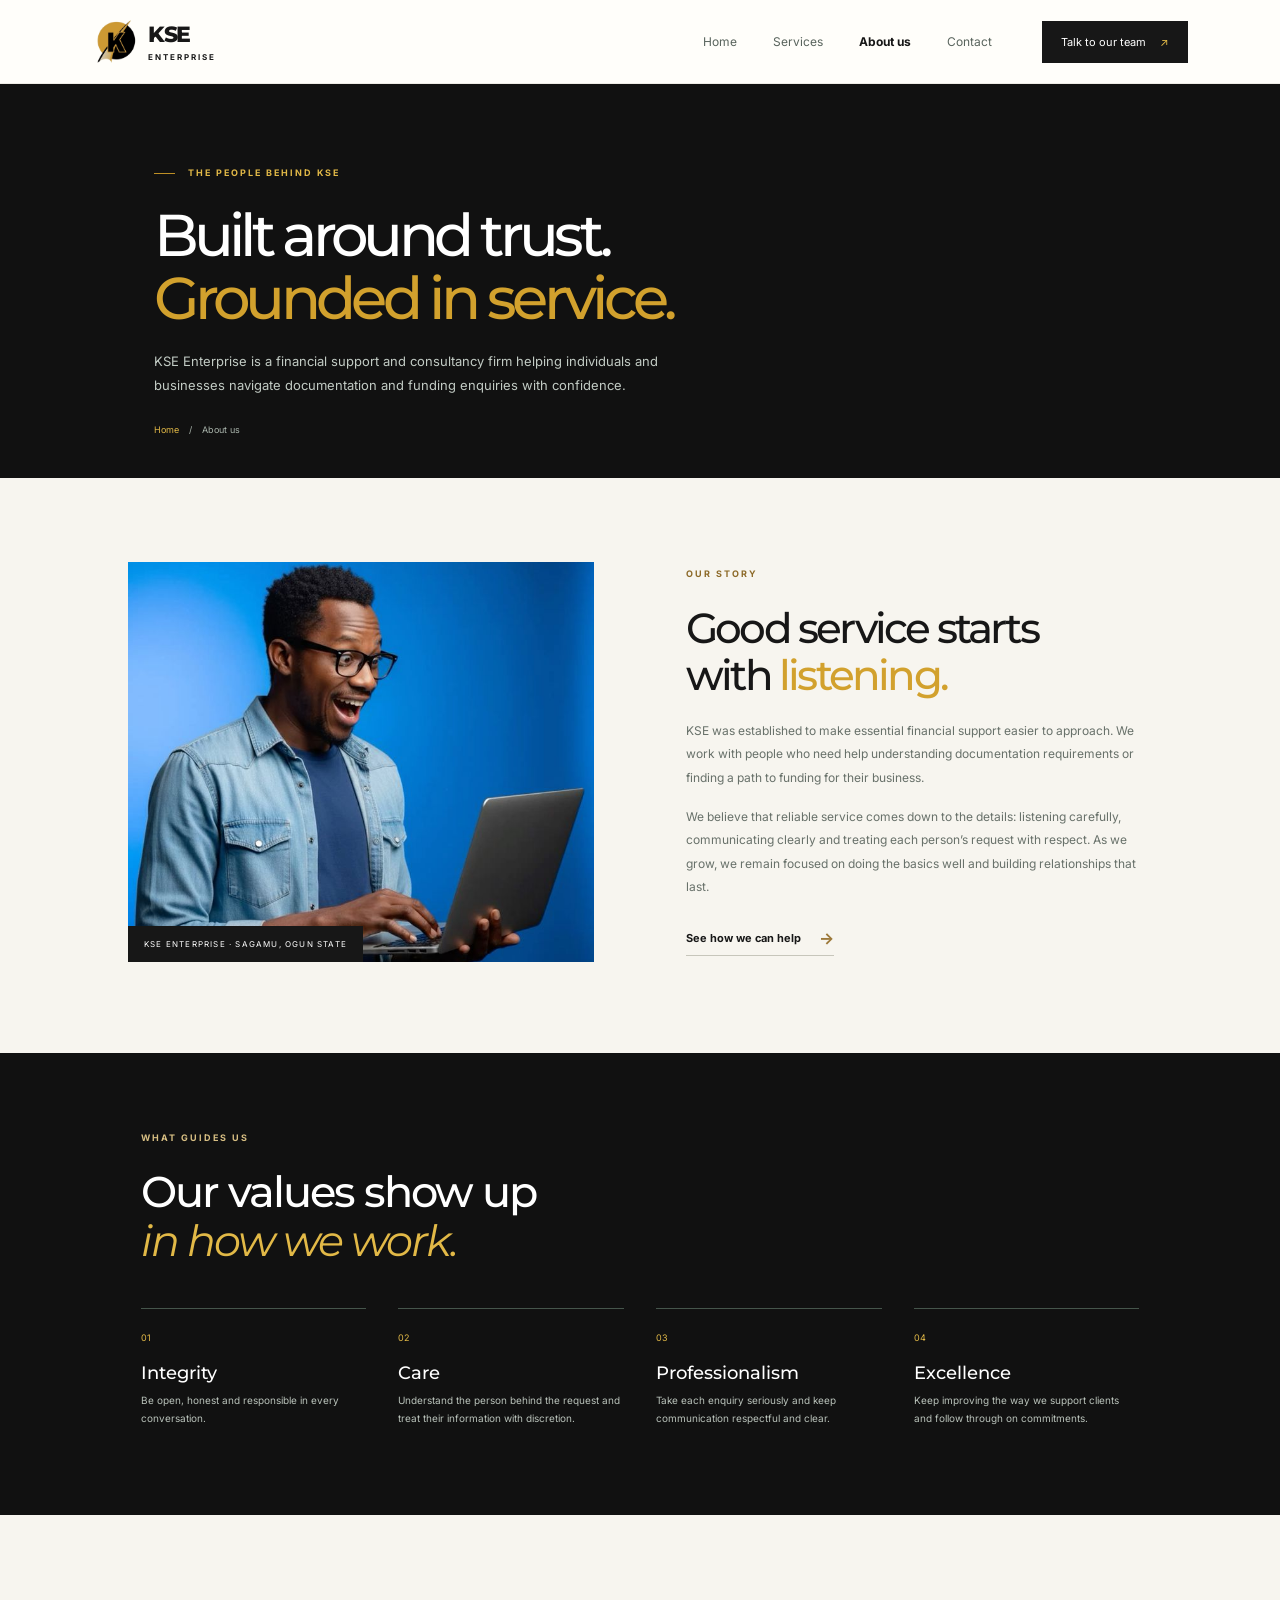
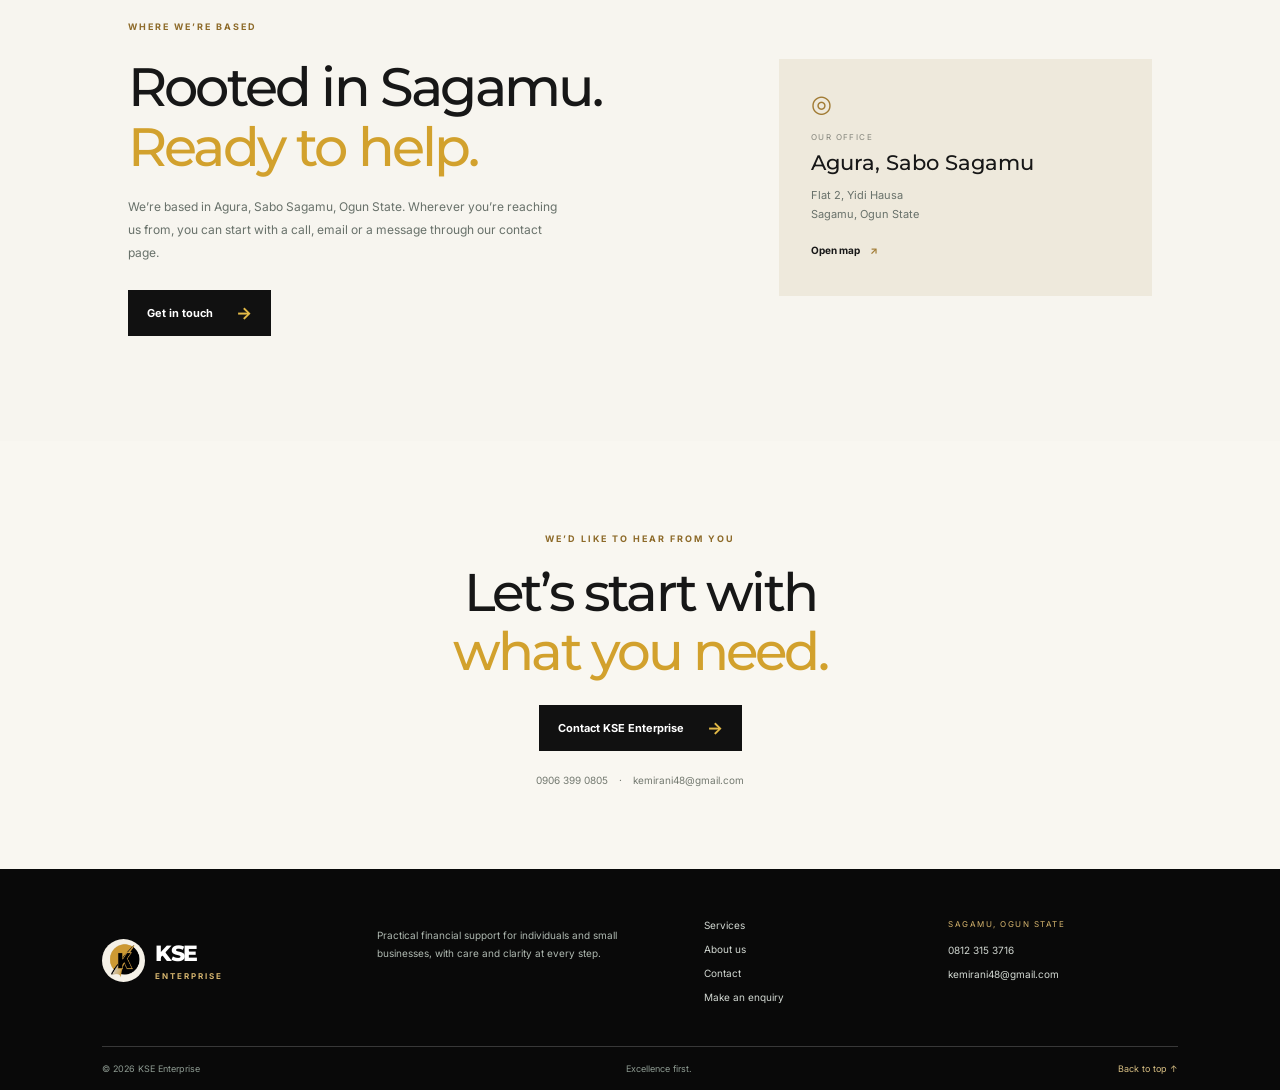
==== about.html @ 5ea1e0ed "first commit" ====
<!doctype html>
<html lang="en"><head><meta charset="utf-8"><meta name="viewport" content="width=device-width, initial-scale=1"><meta name="description" content="Learn about KSE Enterprise, a financial support and consultancy firm based in Sagamu, Ogun State."><title>About KSE Enterprise | Practical support, personal service</title><link rel="preconnect" href="https://fonts.googleapis.com"><link rel="preconnect" href="https://fonts.gstatic.com" crossorigin><link href="https://fonts.googleapis.com/css2?family=Inter:wght@400;500;600;700&family=Montserrat:wght@400;500;600;700;800&display=swap" rel="stylesheet"><link rel="stylesheet" href="site.css"><script src="site.js" defer></script></head>
<body><header class="site-header" id="top"><a class="brand" href="index.html" aria-label="KSE Enterprise home"><img src="image/logo.png" alt=""><span><strong>KSE</strong><small>ENTERPRISE</small></span></a><button class="menu-toggle" type="button" aria-expanded="false" aria-controls="primary-nav" aria-label="Open menu"><span></span><span></span></button><nav class="primary-nav" id="primary-nav" aria-label="Main navigation"><a href="index.html">Home</a><a href="services.html">Services</a><a class="active" href="about.html">About us</a><a href="contact.html">Contact</a><a class="nav-cta" href="contact.html#enquiry">Talk to our team <span>↗</span></a></nav></header>
<main><section class="page-hero about-hero"><p class="eyebrow"><span></span> THE PEOPLE BEHIND KSE</p><h1>Built around trust.<br><em>Grounded in service.</em></h1><p>KSE Enterprise is a financial support and consultancy firm helping individuals and businesses navigate documentation and funding enquiries with confidence.</p><div class="breadcrumbs"><a href="index.html">Home</a><span>/</span> About us</div></section>
<section class="about-story section"><div class="story-image"><img src="image/man.jpeg" alt="A professional reviewing work in a bright office"><span class="image-caption">KSE ENTERPRISE · SAGAMU, OGUN STATE</span></div><div class="story-copy"><p class="eyebrow">OUR STORY</p><h2>Good service starts<br>with <em>listening.</em></h2><p>KSE was established to make essential financial support easier to approach. We work with people who need help understanding documentation requirements or finding a path to funding for their business.</p><p>We believe that reliable service comes down to the details: listening carefully, communicating clearly and treating each person’s request with respect. As we grow, we remain focused on doing the basics well and building relationships that last.</p><a class="text-link" href="services.html">See how we can help <span>→</span></a></div></section>
<section class="values-section"><div class="values-heading"><p class="eyebrow eyebrow-light">WHAT GUIDES US</p><h2>Our values show up<br><em>in how we work.</em></h2></div><div class="values-grid"><article><span>01</span><h3>Integrity</h3><p>Be open, honest and responsible in every conversation.</p></article><article><span>02</span><h3>Care</h3><p>Understand the person behind the request and treat their information with discretion.</p></article><article><span>03</span><h3>Professionalism</h3><p>Take each enquiry seriously and keep communication respectful and clear.</p></article><article><span>04</span><h3>Excellence</h3><p>Keep improving the way we support clients and follow through on commitments.</p></article></div></section>
<section class="location-section section"><div><p class="eyebrow">WHERE WE’RE BASED</p><h2>Rooted in Sagamu.<br><em>Ready to help.</em></h2><p>We’re based in Agura, Sabo Sagamu, Ogun State. Wherever you’re reaching us from, you can start with a call, email or a message through our contact page.</p><a class="button button-dark" href="contact.html">Get in touch <span>→</span></a></div><div class="location-card"><div class="location-pin">◎</div><span>OUR OFFICE</span><h3>Agura, Sabo Sagamu</h3><p>Flat 2, Yidi Hausa<br>Sagamu, Ogun State</p><a href="https://maps.google.com/?q=Agura+Sabo+Sagamu+Ogun+State" target="_blank" rel="noreferrer">Open map <span>↗</span></a></div></section>
<section class="closing-cta"><p class="eyebrow">WE’D LIKE TO HEAR FROM YOU</p><h2>Let’s start with<br><em>what you need.</em></h2><a class="button button-dark" href="contact.html#enquiry">Contact KSE Enterprise <span>→</span></a><p class="cta-contact"><a href="tel:+2349063990805">0906 399 0805</a><span>·</span><a href="mailto:kemirani48@gmail.com">kemirani48@gmail.com</a></p></section></main>
<footer class="site-footer"><div class="footer-main"><a class="brand brand-footer" href="index.html"><img src="image/logo.png" alt=""><span><strong>KSE</strong><small>ENTERPRISE</small></span></a><p>Practical financial support for individuals and small businesses, with care and clarity at every step.</p><div class="footer-nav"><a href="services.html">Services</a><a href="about.html">About us</a><a href="contact.html">Contact</a><a href="contact.html#enquiry">Make an enquiry</a></div><div class="footer-contact"><span>SAGAMU, OGUN STATE</span><a href="tel:+2348123153716">0812 315 3716</a><a href="mailto:kemirani48@gmail.com">kemirani48@gmail.com</a></div></div><div class="footer-bottom"><span>© <span data-year>2026</span> KSE Enterprise</span><span>Excellence first.</span><a href="#top" class="back-top">Back to top ↑</a></div></footer></body></html>
---- site.css ----
:root{--ink:#171717;--forest:#171717;--deep:#0b0b0b;--gold:#bd8f25;--gold-light:#e2b947;--paper:#f7f5ef;--white:#fffefa;--muted:#70766e;--line:#dfded5;--serif:'Montserrat','Inter',Arial,sans-serif;--sans:'Inter',Arial,sans-serif;--display:'Montserrat','Inter',Arial,sans-serif}*{box-sizing:border-box}html{scroll-behavior:smooth;scroll-padding-top:90px}body{margin:0;background:var(--paper);color:var(--ink);font-family:var(--sans);font-size:15px;-webkit-font-smoothing:antialiased}a{color:inherit;text-decoration:none}button,input,select,textarea{font:inherit}button,a{-webkit-tap-highlight-color:transparent}img{max-width:100%;display:block}.site-header{height:84px;padding:0 7.2%;display:flex;align-items:center;justify-content:space-between;background:var(--white);position:relative;z-index:5;border-bottom:1px solid #eeece5}.brand{display:inline-flex;align-items:center;gap:10px;min-width:155px}.brand img{width:46px;height:46px;object-fit:contain}.brand span{display:grid;line-height:1}.brand strong{font:800 22px var(--display);letter-spacing:-1.5px}.brand small{font:700 8px var(--sans);letter-spacing:2px;margin-top:4px}.primary-nav{display:flex;align-items:center;gap:36px}.primary-nav>a{font-size:12px;color:#59645d;transition:color .2s}.primary-nav>a:hover,.primary-nav>a.active{color:var(--ink)}.primary-nav>a.active{font-weight:700}.primary-nav .nav-cta{margin-left:14px;background:var(--forest);color:white;padding:14px 19px;font-size:11px}.nav-cta span{color:var(--gold-light);margin-left:11px}.menu-toggle{display:none}.hero{display:grid;grid-template-columns:1.05fr .95fr;min-height:620px;background:var(--paper)}.hero-copy{padding:96px 7.2% 64px 14%;display:flex;flex-direction:column;align-items:flex-start;justify-content:center}.eyebrow{font-size:9px;line-height:1.5;font-weight:700;letter-spacing:2px;color:#8d6a29;margin:0 0 24px}.eyebrow>span:first-child{display:inline-block;width:21px;height:1px;background:var(--gold);vertical-align:middle;margin-right:9px}.hero h1,.page-hero h1{font:500 clamp(48px,5vw,72px)/1.07 var(--display);letter-spacing:-4.7px;margin:0;max-width:620px}.hero h1 em,.page-hero h1 em,.section h2 em,.approach-copy h2 em,.faq-band h2 em,.closing-cta h2 em{font-family:var(--serif);font-weight:400;letter-spacing:-2px;color:#9c7839}.hero-intro{max-width:465px;margin:23px 0 30px;color:#626c64;font-size:15px;line-height:1.85}.hero-actions{display:flex;align-items:center;gap:27px;flex-wrap:wrap}.button{display:inline-flex;align-items:center;justify-content:center;gap:23px;border:0;padding:16px 19px;font-size:11px;font-weight:700;transition:transform .2s,background .2s;cursor:pointer}.button:hover{transform:translateY(-2px)}.button-gold{background:var(--gold);color:#fff}.button-gold:hover{background:#a78032}.button-dark{background:var(--forest);color:#fff}.button-dark:hover{background:#27483b}.button span{font-size:17px;line-height:10px;color:var(--gold-light)}.text-link{display:inline-flex;align-items:center;gap:18px;font-size:11px;font-weight:700;border-bottom:1px solid #c7c6bb;padding:7px 0}.text-link span{font-size:16px;color:#9c7839}.text-link:hover{color:#9c7839}.hero-note{display:flex;align-items:center;gap:13px;margin-top:62px;color:#7c837c;font-size:10px;line-height:1.65}.hero-note strong{color:var(--ink);font-size:11px;font-weight:600}.note-mark{font-size:26px;line-height:1;color:var(--gold)}.hero-visual{position:relative;min-height:620px;background:#b2aa92 url('image/work.jpeg') center 41%/cover no-repeat;overflow:hidden}.photo-wash{position:absolute;inset:0;background:linear-gradient(180deg,rgba(17,35,28,.02) 52%,rgba(17,35,28,.48) 100%)}.hero-stamp{position:absolute;right:11%;top:11%;width:119px;height:119px;border-radius:50%;background:var(--gold);color:white;display:grid;place-content:center;text-align:center;font-size:8px;font-weight:700;letter-spacing:1.2px;line-height:1.7;transform:rotate(9deg)}.hero-stamp b{font-size:17px;font-weight:400}.hero-caption{position:absolute;bottom:27px;left:8%;right:8%;color:white;display:flex;justify-content:space-between;font-size:9px;letter-spacing:.7px}.hero-caption span:first-child{color:#e3ce9a}.intro-strip{background:#eeeae0;padding:27px 9%;display:flex;justify-content:space-between;gap:20px;align-items:center}.intro-strip>p{margin:0;font-size:8px;letter-spacing:1.8px;color:#79776b;font-weight:700}.intro-strip>div{display:flex;align-items:center;gap:22px;flex-wrap:wrap;color:#666d65;font:italic 16px var(--serif)}.intro-strip i{font-style:normal;font-size:11px;color:var(--gold)}.section{padding:105px 10%}.section-heading{display:flex;justify-content:space-between;align-items:flex-end;gap:40px;margin-bottom:47px}.section-heading h2,.section h2,.about-story h2,.location-section h2{font:500 clamp(37px,4.2vw,55px)/1.12 var(--display);letter-spacing:-2.8px;margin:0}.section-heading h2 em,.section h2 em,.about-story h2 em,.location-section h2 em{color:#9c7839;font-family:var(--serif);font-weight:400;letter-spacing:-2px}.section-summary{max-width:350px;color:#70766e;font-size:13px;line-height:1.8;margin:0 3% 4px 0}.service-grid{display:grid;grid-template-columns:repeat(3,1fr);border:1px solid var(--line)}.service-card{padding:27px 27px 25px;min-height:300px;background:var(--white);border-right:1px solid var(--line);display:flex;flex-direction:column;transition:background .2s}.service-card:last-child{border-right:0}.service-card:hover{background:#f0ede4}.service-card.featured{background:var(--forest);color:white}.service-card.featured:hover{background:#254238}.card-index{font-size:9px;color:#92958a;letter-spacing:1px}.featured .card-index{color:#cfb879}.line-icon{align-self:flex-end;font:30px var(--serif);color:var(--gold);margin-top:-12px}.service-card h3{font:500 23px/1.2 var(--display);letter-spacing:-.7px;margin:29px 0 12px}.service-card p{font-size:11px;line-height:1.8;color:#737a72;max-width:240px;margin:0 0 22px}.featured p{color:#c4cbc4}.card-link{font-size:9px;font-weight:700;margin-top:auto}.card-link b{font-size:16px;color:var(--gold-light);margin-left:8px}.center-link{text-align:center;margin-top:33px}.approach-band{background:var(--deep);color:white;display:grid;grid-template-columns:1fr 1fr;min-height:520px}.approach-image{background:url('image/office.jpeg') center/cover no-repeat;min-height:520px}.approach-copy{padding:83px 12%;display:flex;align-items:flex-start;flex-direction:column;justify-content:center}.eyebrow-light{color:#d8bf83}.approach-copy h2,.faq-band h2,.closing-cta h2{font:500 clamp(39px,4.4vw,56px)/1.1 var(--display);letter-spacing:-2.8px;margin:0}.approach-copy h2 em,.faq-band h2 em{color:var(--gold-light)}.approach-copy>p:not(.eyebrow){max-width:370px;color:#c2cbc4;font-size:12px;line-height:1.9;margin:21px 0 25px}.button-outline{border:1px solid #617169;color:white}.button-outline:hover{background:#243a30}.approach-signature{margin-top:49px;font:italic 20px var(--serif);color:#e1cf9c}.approach-signature span{font:10px var(--sans);color:#aab5ac;margin-left:8px}.process-section{padding-top:100px;padding-bottom:105px}.steps{display:grid;grid-template-columns:repeat(3,1fr);border-top:1px solid var(--line)}.steps article{padding:22px 25px 0 0;margin-right:27px;position:relative}.steps article:before{content:'';position:absolute;top:-3px;left:0;width:5px;height:5px;border-radius:50%;background:var(--gold)}.steps article>span{font-size:9px;color:#a17b34}.steps h3{font:600 16px/1.45 var(--display);margin:19px 0 8px;max-width:210px}.steps p{font-size:11px;color:#747970;line-height:1.8;max-width:245px;margin:0}.faq-band{background:#eae7dd;padding:85px 12%;display:grid;grid-template-columns:.8fr 1.2fr;gap:10%}.faq-band .text-link{margin-top:37px}.text-link-light{color:#fff;border-color:#637168}.text-link-light span{color:var(--gold-light)}.faq-list details{border-bottom:1px solid #cac9be}.faq-list details:first-child{border-top:1px solid #cac9be}.faq-list summary{cursor:pointer;list-style:none;padding:20px 30px 20px 0;font:600 13px var(--display);position:relative}.faq-list summary::-webkit-details-marker{display:none}.faq-list summary span:before,.faq-list summary span:after{content:'';width:11px;height:1px;background:var(--gold);position:absolute;right:4px;top:27px}.faq-list summary span:after{transform:rotate(90deg);transition:transform .2s}.faq-list details[open] summary span:after{transform:rotate(0)}.faq-list details p{margin:0 0 20px;color:#68716a;font-size:11px;line-height:1.8;max-width:550px}.closing-cta{text-align:center;padding:91px 20px 83px;background:#f9f7f1}.closing-cta .eyebrow{margin-bottom:18px}.closing-cta h2{font-size:53px;margin-bottom:25px}.closing-cta h2 em{color:#9c7839}.cta-contact{display:flex;justify-content:center;gap:11px;font-size:10px;color:#737970;margin:23px 0 0}.site-footer{background:#14251f;color:white;padding:50px 8% 0}.footer-main{display:grid;grid-template-columns:1.15fr 1.4fr 1fr 1.1fr;gap:35px;padding-bottom:43px}.brand-footer img{width:43px;height:43px}.brand-footer strong{color:white}.brand-footer small{color:#d7b66f}.footer-main>p{font-size:10px;line-height:1.8;color:#aeb8b0;max-width:245px;margin:7px 0}.footer-nav,.footer-contact{display:flex;flex-direction:column;align-items:flex-start;gap:12px;font-size:10px;color:#d2d8d2}.footer-nav a:hover,.footer-contact a:hover{color:var(--gold-light)}.footer-contact span{font-size:8px;letter-spacing:1.5px;color:#d7b66f;margin-bottom:3px}.footer-bottom{border-top:1px solid #33453c;padding:16px 0;display:flex;justify-content:space-between;color:#8e9b92;font-size:9px}.back-top{color:#d8bf83}.page-hero{padding:82px 12% 43px;background:#eeeae0;min-height:355px}.page-hero h1{font-size:59px}.page-hero>p:not(.eyebrow){max-width:530px;color:#68716a;font-size:13px;line-height:1.85;margin:19px 0 27px}.breadcrumbs{display:flex;gap:10px;align-items:center;font-size:9px;color:#737970}.breadcrumbs a{color:#9a783b}.service-detail-list{padding-top:54px;padding-bottom:45px}.service-detail{display:grid;grid-template-columns:.65fr 1.3fr .9fr;gap:50px;padding:40px 0 55px;border-bottom:1px solid var(--line);scroll-margin-top:90px}.service-detail:first-child{padding-top:10px}.detail-number{font-size:11px;font-weight:700;color:#a17b34}.detail-number span{display:block;font-size:8px;letter-spacing:1.2px;color:#878b82;margin-top:8px}.service-detail h2{font-size:38px!important;margin:0 0 19px!important}.service-detail>div:nth-child(2)>p{max-width:490px;color:#68716a;font-size:12px;line-height:1.9;margin:0 0 14px}.service-detail .text-link{margin-top:9px}.detail-aside{align-self:center}.detail-aside img{width:100%;height:190px;object-fit:cover}.detail-aside>p{font-size:9px;line-height:1.7;color:#7a8078;margin:11px 0 0}.detail-note{background:#eae7dd;padding:27px;min-height:190px}.detail-note .note-mark{font-size:22px}.detail-note h3{font:500 22px/1.25 var(--display);margin:16px 0 8px}.detail-note>p{font-size:10px;line-height:1.7;color:#68716a}.service-disclaimer{margin:5px 10% 60px;padding:24px 28px;background:#eae7dd;display:flex;align-items:flex-start;gap:17px}.service-disclaimer .note-mark{margin-top:2px}.service-disclaimer p{font-size:10px;line-height:1.8;color:#68716a;margin:0}.service-disclaimer strong{color:var(--ink);font-size:11px}.about-hero{background:var(--deep);color:white;min-height:390px}.about-hero .eyebrow{color:#d8bf83}.about-hero h1 em{color:var(--gold-light)}.about-hero>p:not(.eyebrow){color:#c2cbc4}.about-hero .breadcrumbs{color:#aab5ac}.about-hero .breadcrumbs a{color:var(--gold-light)}.about-story{display:grid;grid-template-columns:1fr 1fr;gap:9%;align-items:center;padding-top:84px;padding-bottom:91px}.story-image{position:relative}.story-image img{width:100%;height:400px;object-fit:cover}.image-caption{position:absolute;bottom:0;left:0;padding:13px 16px;background:var(--forest);color:white;font-size:8px;letter-spacing:1.2px}.story-copy h2{font-size:42px;margin-bottom:20px}.story-copy>p:not(.eyebrow){font-size:12px;line-height:1.95;color:#68716a;margin:0 0 16px}.story-copy .text-link{margin-top:7px}.values-section{background:var(--deep);color:white;padding:78px 11% 88px}.values-heading h2{font:500 43px/1.13 var(--display);letter-spacing:-2px;margin:0 0 42px}.values-heading h2 em{color:var(--gold-light);font-family:var(--serif);font-weight:400}.values-grid{display:grid;grid-template-columns:repeat(4,1fr);gap:32px}.values-grid article{border-top:1px solid #45554b;padding-top:17px}.values-grid article>span{font-size:9px;color:var(--gold-light)}.values-grid h3{font:500 18px var(--display);margin:17px 0 7px}.values-grid p{font-size:10px;line-height:1.8;color:#b9c2ba;margin:0}.location-section{display:grid;grid-template-columns:1fr .75fr;gap:15%;align-items:center}.location-section>div:first-child>p:not(.eyebrow){max-width:430px;font-size:12px;line-height:1.9;color:#68716a;margin:19px 0 25px}.location-card{background:#eae7dd;padding:30px 32px;min-height:237px}.location-pin{font-size:24px;color:#a17b34}.location-card>span{display:block;font-size:8px;letter-spacing:1.4px;color:#85867d;margin:14px 0 8px}.location-card h3{font:500 21px var(--display);margin:0 0 8px}.location-card p{font-size:11px;line-height:1.7;color:#68716a}.location-card>a{display:inline-block;font-size:10px;font-weight:700;margin-top:9px}.location-card>a span{color:#a17b34;margin-left:8px}.contact-hero{min-height:346px}.contact-layout{display:grid;grid-template-columns:.78fr 1.22fr;gap:9%;padding-top:65px;padding-bottom:88px;align-items:start}.contact-details h2{font:500 42px/1.12 var(--display);letter-spacing:-2.6px;margin:0 0 17px}.contact-details h2 em{font:400 42px var(--serif);color:#9c7839}.contact-details>p:not(.eyebrow):not(.response-note){font-size:11px;line-height:1.9;color:#68716a;margin:0 0 29px;max-width:340px}.contact-item{border-top:1px solid var(--line);padding:16px 0;display:flex;flex-direction:column;align-items:flex-start;gap:6px}.contact-item>span{font-size:8px;letter-spacing:1.5px;color:#9b7735;margin-bottom:2px}.contact-item>a,.contact-item>p{font-size:11px;margin:0;line-height:1.7}.contact-item .map-link{color:#9b7735;font-size:9px;font-weight:700;margin-top:4px}.response-note{display:flex;align-items:center;gap:10px;font-size:10px;color:#737970;line-height:1.7;margin-top:20px}.response-note .note-mark{font-size:20px}.enquiry-card{background:var(--white);border:1px solid #e5e2d9;padding:35px 38px;scroll-margin-top:105px;box-shadow:0 12px 30px rgba(26,40,31,.04)}.enquiry-card .eyebrow{margin-bottom:13px}.enquiry-card h2{font:500 27px/1.25 var(--display);letter-spacing:-.9px;margin:0}.form-intro{font-size:10px;color:#7a8078;line-height:1.7;margin:11px 0 22px}.enquiry-card form{display:flex;flex-direction:column;gap:15px}.enquiry-card label{display:flex;flex-direction:column;gap:7px;font-size:9px;font-weight:700;color:#545f57}.field-row{display:grid;grid-template-columns:1fr 1fr;gap:13px}.enquiry-card input,.enquiry-card select,.enquiry-card textarea{width:100%;background:#f8f7f2;border:1px solid #e1e0d8;border-radius:0;padding:12px 12px;color:var(--ink);font-size:10px;outline:none}.enquiry-card input:focus,.enquiry-card select:focus,.enquiry-card textarea:focus{border-color:#aa8846;box-shadow:0 0 0 2px rgba(189,146,63,.12)}.enquiry-card textarea{resize:vertical}.enquiry-card input::placeholder,.enquiry-card textarea::placeholder{color:#a2a59e}.enquiry-card form>.button{align-self:flex-start}.form-status{font-size:10px;color:#48654e;line-height:1.6;margin:0}.privacy-note{font-size:8px;color:#90958d;line-height:1.6;margin:0}.contact-hours{background:#eae7dd;padding:22px 10%;display:flex;align-items:center;gap:17px;flex-wrap:wrap}.contact-hours>span{font-size:8px;letter-spacing:1.2px;color:#8b6d35}.contact-hours p{font-size:10px;color:#6d746c;margin:0 30px 0 0}.contact-hours p strong{color:var(--ink);font-weight:600;margin-left:8px}::selection{background:#d9c38d;color:var(--deep)}
@media(max-width:1050px){.primary-nav{gap:22px}.hero-copy{padding-left:10%;padding-right:6%}.section{padding-left:7%;padding-right:7%}.faq-band{padding-left:8%;padding-right:8%}.service-detail{grid-template-columns:.45fr 1.2fr .85fr;gap:28px}.contact-layout{gap:6%}.footer-main{grid-template-columns:1fr 1.2fr 1fr 1.2fr;gap:20px}}
@media(max-width:760px){.site-header{height:72px;padding:0 6%}.brand img{width:41px;height:41px}.menu-toggle{display:flex;width:40px;height:40px;border:0;background:none;align-items:center;justify-content:center;flex-direction:column;gap:6px;cursor:pointer}.menu-toggle span{height:1px;width:22px;background:var(--ink);transition:transform .2s}.menu-toggle[aria-expanded=true] span:first-child{transform:translateY(3.5px) rotate(45deg)}.menu-toggle[aria-expanded=true] span:last-child{transform:translateY(-3.5px) rotate(-45deg)}.primary-nav{display:none;position:absolute;top:71px;left:0;right:0;padding:15px 6% 23px;background:var(--white);border-bottom:1px solid var(--line);align-items:stretch;gap:0;box-shadow:0 12px 20px rgba(20,37,31,.08)}.primary-nav.is-open{display:flex;flex-direction:column}.primary-nav>a{padding:14px 4px;border-bottom:1px solid #eeece5;font-size:13px}.primary-nav .nav-cta{margin:13px 0 0;text-align:center;padding:15px}.hero{grid-template-columns:1fr}.hero-copy{padding:76px 8% 40px}.hero h1{font-size:clamp(48px,10vw,67px);letter-spacing:-3px}.hero-intro{font-size:13px}.hero-note{margin-top:40px}.hero-visual{min-height:430px}.intro-strip{padding:21px 7%;align-items:flex-start;flex-direction:column}.intro-strip>div{gap:12px;font-size:14px}.section{padding:72px 7%}.section-heading{align-items:flex-start;flex-direction:column;gap:20px;margin-bottom:32px}.section-heading h2,.section h2{font-size:42px}.section-summary{font-size:12px;margin:0}.service-grid{grid-template-columns:1fr}.service-card{min-height:245px;border-right:0;border-bottom:1px solid var(--line);padding:24px}.service-card:last-child{border-bottom:0}.service-card h3{margin-top:15px}.approach-band{grid-template-columns:1fr}.approach-image{min-height:330px}.approach-copy{padding:64px 8%}.process-section{padding-top:70px;padding-bottom:75px}.steps{grid-template-columns:1fr}.steps article{margin:0;padding:22px 0 22px 18px;border-bottom:1px solid var(--line)}.steps article:before{top:27px}.steps h3{max-width:none;margin:5px 0 6px}.steps p{max-width:420px}.faq-band{grid-template-columns:1fr;gap:40px;padding:66px 8%}.faq-band h2,.closing-cta h2{font-size:43px}.faq-band .text-link{margin-top:21px}.closing-cta{padding:68px 6%}.site-footer{padding:38px 7% 0}.footer-main{grid-template-columns:1fr 1fr;gap:28px 20px}.footer-bottom{gap:12px;flex-wrap:wrap}.page-hero{padding:65px 8% 35px;min-height:auto}.page-hero h1{font-size:48px;letter-spacing:-3px}.page-hero>p:not(.eyebrow){font-size:12px}.service-detail-list{padding-top:28px}.service-detail{grid-template-columns:1fr 1fr;gap:15px 24px;padding:30px 0 38px}.detail-number{grid-column:1/-1}.service-detail>div:nth-child(2){grid-column:1/-1;grid-row:2}.service-detail h2{font-size:34px!important}.detail-aside{grid-column:1/-1;max-width:420px}.detail-aside img{height:200px}.service-disclaimer{margin:0 7% 45px;padding:18px}.about-story{grid-template-columns:1fr;gap:36px;padding-top:55px;padding-bottom:65px}.story-image img{height:330px}.story-copy h2{font-size:39px}.values-section{padding:62px 8%}.values-heading h2{font-size:38px}.values-grid{grid-template-columns:1fr 1fr;gap:24px}.location-section{grid-template-columns:1fr;gap:30px}.contact-layout{grid-template-columns:1fr;gap:45px;padding-top:48px;padding-bottom:65px}.contact-details h2,.contact-details h2 em{font-size:38px}.contact-details>p:not(.eyebrow):not(.response-note){max-width:450px}.enquiry-card{padding:27px 23px}.contact-hours{padding:20px 7%;gap:10px}.contact-hours p{margin-right:12px}}
@media(max-width:420px){.hero h1{font-size:46px}.hero-actions{align-items:flex-start;flex-direction:column;gap:16px}.hero-visual{min-height:360px}.intro-strip>div{font-size:13px}.intro-strip i{display:none}.field-row{grid-template-columns:1fr}.footer-main{grid-template-columns:1fr}.footer-main>p{max-width:330px}.footer-bottom{font-size:8px}.values-grid{gap:20px}.values-grid h3{font-size:16px}.page-hero h1{font-size:42px}.service-detail h2{font-size:31px!important}.contact-hours{align-items:flex-start;flex-direction:column}.contact-hours p strong{display:block;margin:4px 0 0}}
@media(prefers-reduced-motion:reduce){html{scroll-behavior:auto}*,*:before,*:after{transition:none!important}}
/* KSE identity: ink black, warm gold and confident sans serif type. */
.hero{background:#111;color:#fff;position:relative}
.hero-copy{position:relative;padding-left:14%}
.hero-copy:before{content:"";position:absolute;left:0;top:17%;height:66%;width:5px;background:#bd8f25}
.hero .eyebrow{color:#e2b947}
.hero h1{color:#fff;font-weight:600;letter-spacing:-3.8px}
.hero h1 em,.page-hero h1 em,.section h2 em,.approach-copy h2 em,.faq-band h2 em,.closing-cta h2 em,.about-story h2 em,.location-section h2 em{font-family:inherit;font-style:normal;font-weight:500;letter-spacing:inherit;color:#d2a12d}
.hero-intro{color:#c4c4bf}
.hero-note{color:#c4c4bf}
.hero-note strong{color:#fff}
.hero-stamp{background:#c9982e;color:#111;font-weight:800}
.hero-caption span:first-child{color:#e2b947}
.hero-visual{border-left:7px solid #bd8f25}
.intro-strip{background:#111;color:#fff}
.intro-strip>p{color:#d2a12d}
.intro-strip>div{color:#f5f1e7;font-family:var(--display);font-style:normal;font-weight:500;letter-spacing:-.3px}
.intro-strip i{color:#d2a12d}
.service-grid{display:block;border:0;border-top:1px solid var(--line)}
.service-card,.service-card.featured{display:grid;grid-template-columns:42px 52px minmax(180px,.8fr) minmax(220px,1.2fr) 155px;align-items:center;gap:15px;min-height:132px;padding:20px 18px;background:transparent;color:var(--ink);border:0;border-bottom:1px solid var(--line);transition:background .2s}
.service-card:hover,.service-card.featured:hover{background:#eee8d8}
.service-card.featured{border-left:4px solid #bd8f25;padding-left:14px}
.card-index{grid-column:1;grid-row:1;font-weight:700;color:#9c7626}
.line-icon{grid-column:2;grid-row:1;align-self:center;margin:0;font-size:24px;color:#bd8f25}
.service-card h3{grid-column:3;grid-row:1;font-size:18px;margin:0;color:#171717}
.service-card p{grid-column:4;grid-row:1;max-width:340px;margin:0;color:#70716d}
.card-link{grid-column:5;grid-row:1;justify-self:end;color:#171717;font-size:9px}
.card-link b{color:#a97c1c}
.center-link{text-align:left}
.approach-band{background:#111}
.approach-copy h2 em,.faq-band h2 em{color:#e2b947}
.button-gold{background:#c9982e;color:#111}
.button-gold:hover{background:#d7aa40}
.button-dark{background:#111;color:#fff}
.button-dark:hover{background:#333}
.button span{color:#e2b947}
.faq-band{background:#191919;color:#fff}
.faq-list details{border-color:#454545}
.faq-list details:first-child{border-color:#454545}
.faq-list summary{color:#f5f1e7}
.faq-list details p{color:#c1c1ba}
.text-link-light{color:#fff;border-color:#68645a}
.site-footer{background:#090909}
.footer-bottom{border-color:#383838}
.about-hero{background:#111}
.values-section{background:#111}
.location-card,.service-disclaimer,.detail-note{background:#eee9dc}
.page-hero .eyebrow,.about-hero .eyebrow{color:#9b741d}
.about-hero .eyebrow{color:#e2b947}
@media(max-width:760px){
 .hero-copy{padding:68px 8% 38px 10%}
 .hero-copy:before{left:0;top:12%;height:76%;width:4px}
 .hero-visual{border-left:0;border-top:5px solid #bd8f25}
 .service-card,.service-card.featured{grid-template-columns:34px 34px 1fr;gap:10px 12px;min-height:0;padding:20px 14px}
 .service-card.featured{padding-left:10px}
 .card-index{grid-column:1;grid-row:1}
 .line-icon{grid-column:2;grid-row:1;justify-self:center}
 .service-card h3{grid-column:3;grid-row:1;font-size:16px}
 .service-card p{grid-column:2/4;grid-row:2;max-width:none}
 .card-link{grid-column:2/4;grid-row:3;justify-self:start;margin-top:4px}
 .center-link{text-align:center}
}
.section-heading h2 em{font-family:inherit;font-style:normal;font-weight:500;letter-spacing:inherit;color:#d2a12d}
.brand-footer img{background:#f5f1e7;border-radius:50%;padding:3px}
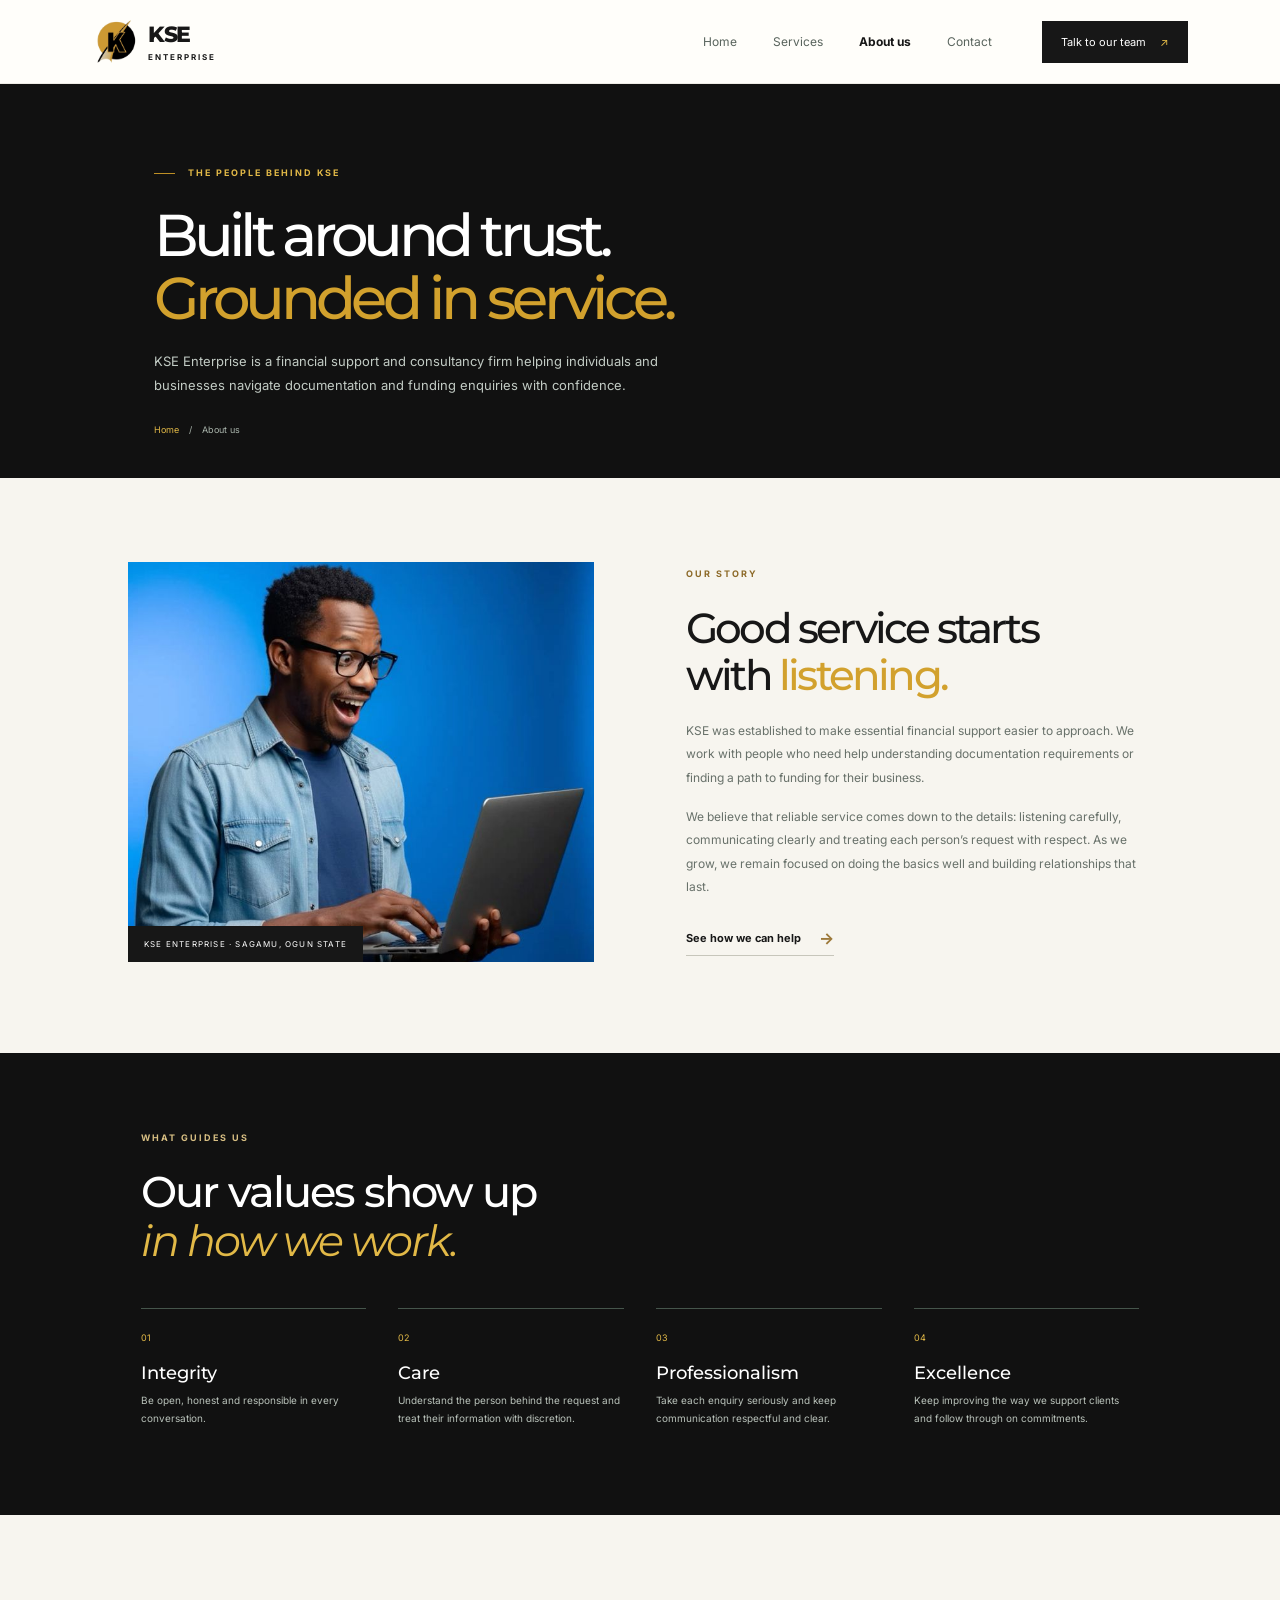
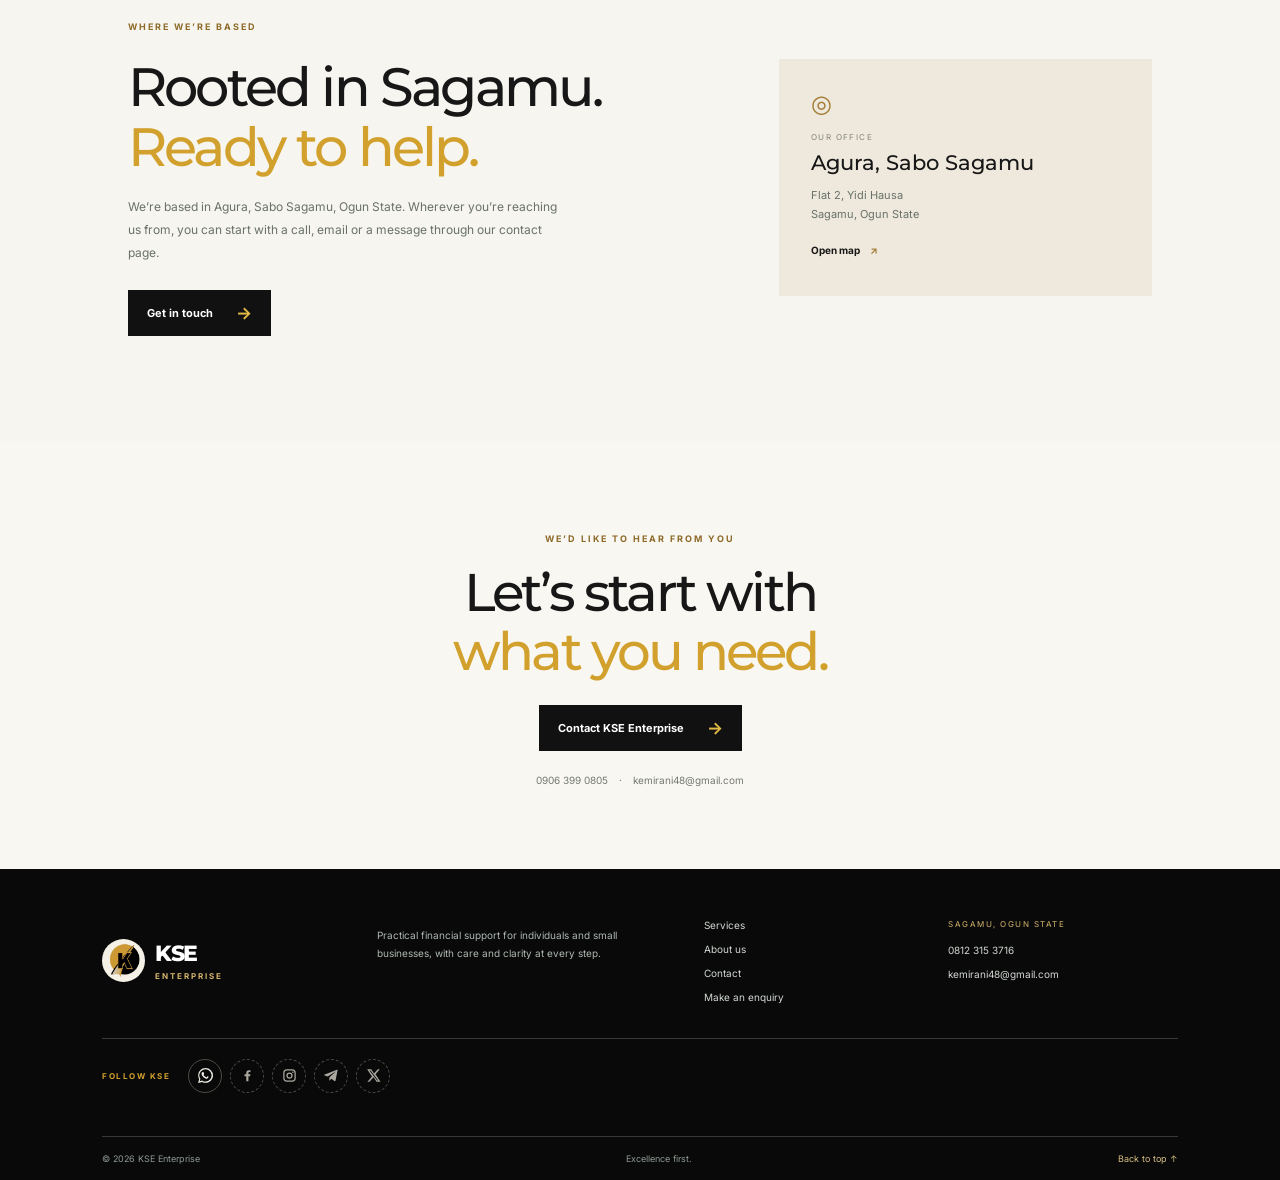
==== commit f747f21f: "56tf" ====
--- a/about.html
+++ b/about.html
@@ -6,4 +6,9 @@
 <section class="values-section"><div class="values-heading"><p class="eyebrow eyebrow-light">WHAT GUIDES US</p><h2>Our values show up<br><em>in how we work.</em></h2></div><div class="values-grid"><article><span>01</span><h3>Integrity</h3><p>Be open, honest and responsible in every conversation.</p></article><article><span>02</span><h3>Care</h3><p>Understand the person behind the request and treat their information with discretion.</p></article><article><span>03</span><h3>Professionalism</h3><p>Take each enquiry seriously and keep communication respectful and clear.</p></article><article><span>04</span><h3>Excellence</h3><p>Keep improving the way we support clients and follow through on commitments.</p></article></div></section>
 <section class="location-section section"><div><p class="eyebrow">WHERE WE’RE BASED</p><h2>Rooted in Sagamu.<br><em>Ready to help.</em></h2><p>We’re based in Agura, Sabo Sagamu, Ogun State. Wherever you’re reaching us from, you can start with a call, email or a message through our contact page.</p><a class="button button-dark" href="contact.html">Get in touch <span>→</span></a></div><div class="location-card"><div class="location-pin">◎</div><span>OUR OFFICE</span><h3>Agura, Sabo Sagamu</h3><p>Flat 2, Yidi Hausa<br>Sagamu, Ogun State</p><a href="https://maps.google.com/?q=Agura+Sabo+Sagamu+Ogun+State" target="_blank" rel="noreferrer">Open map <span>↗</span></a></div></section>
 <section class="closing-cta"><p class="eyebrow">WE’D LIKE TO HEAR FROM YOU</p><h2>Let’s start with<br><em>what you need.</em></h2><a class="button button-dark" href="contact.html#enquiry">Contact KSE Enterprise <span>→</span></a><p class="cta-contact"><a href="tel:+2349063990805">0906 399 0805</a><span>·</span><a href="mailto:kemirani48@gmail.com">kemirani48@gmail.com</a></p></section></main>
-<footer class="site-footer"><div class="footer-main"><a class="brand brand-footer" href="index.html"><img src="image/logo.png" alt=""><span><strong>KSE</strong><small>ENTERPRISE</small></span></a><p>Practical financial support for individuals and small businesses, with care and clarity at every step.</p><div class="footer-nav"><a href="services.html">Services</a><a href="about.html">About us</a><a href="contact.html">Contact</a><a href="contact.html#enquiry">Make an enquiry</a></div><div class="footer-contact"><span>SAGAMU, OGUN STATE</span><a href="tel:+2348123153716">0812 315 3716</a><a href="mailto:kemirani48@gmail.com">kemirani48@gmail.com</a></div></div><div class="footer-bottom"><span>© <span data-year>2026</span> KSE Enterprise</span><span>Excellence first.</span><a href="#top" class="back-top">Back to top ↑</a></div></footer></body></html>
+<footer class="site-footer"><div class="footer-main"><a class="brand brand-footer" href="index.html"><img src="image/logo.png" alt=""><span><strong>KSE</strong><small>ENTERPRISE</small></span></a><p>Practical financial support for individuals and small businesses, with care and clarity at every step.</p><div class="footer-nav"><a href="services.html">Services</a><a href="about.html">About us</a><a href="contact.html">Contact</a><a href="contact.html#enquiry">Make an enquiry</a></div><div class="footer-contact"><span>SAGAMU, OGUN STATE</span><a href="tel:+2348123153716">0812 315 3716</a><a href="mailto:kemirani48@gmail.com">kemirani48@gmail.com</a></div><div class="footer-social" aria-label="Social media"><span>FOLLOW KSE</span><div class="social-icons">
+<a class="social-link" href="https://wa.me/2349063990805" target="_blank" rel="noreferrer" aria-label="Chat with KSE on WhatsApp" title="WhatsApp"><svg viewBox="0 0 24 24" aria-hidden="true"><path d="M20.5 3.5A11.8 11.8 0 0 0 12.1 0C5.6 0 .3 5.3.3 11.8c0 2.1.6 4.1 1.6 5.9L.2 24l6.4-1.7a11.8 11.8 0 0 0 5.5 1.4h.1c6.5 0 11.8-5.3 11.8-11.8a11.8 11.8 0 0 0-3.5-8.4ZM12.1 21.6h-.1a9.8 9.8 0 0 1-5-1.4l-.4-.2-3.8 1 1-3.7-.3-.4a9.8 9.8 0 1 1 8.6 4.7Zm5.4-7.3c-.3-.2-1.7-.8-2-1s-.5-.2-.7.2-.8 1-1 1.2-.4.2-.7.1a8 8 0 0 1-2.4-1.5 9 9 0 0 1-1.7-2.1c-.2-.3 0-.5.1-.7l.5-.5.2-.5c.1-.2 0-.4 0-.5l-.9-2.1c-.2-.6-.5-.5-.7-.5h-.6c-.2 0-.5.1-.8.4s-1.1 1.1-1.1 2.6 1.1 3 1.3 3.2a11 11 0 0 0 4.3 3.8c.6.3 1.1.5 1.5.6.6.2 1.2.2 1.6.1.5-.1 1.7-.7 1.9-1.4.2-.7.2-1.3.2-1.4s-.2-.2-.5-.4Z"/></svg></a>
+<span class="social-link social-pending" role="img" aria-label="Facebook profile link pending" title="Facebook profile link pending"><svg viewBox="0 0 24 24" aria-hidden="true"><path d="M13.5 21v-8h2.7l.4-3.1h-3.1V7.9c0-.9.3-1.5 1.6-1.5h1.6V3.6c-.3 0-1.3-.1-2.5-.1-2.5 0-4.2 1.5-4.2 4.3v2.1H7.2V13H10v8h3.5z"/></svg></span>
+<span class="social-link social-pending" role="img" aria-label="Instagram profile link pending" title="Instagram profile link pending"><svg viewBox="0 0 24 24" aria-hidden="true"><rect x="3" y="3" width="18" height="18" rx="5" fill="none" stroke="currentColor" stroke-width="2"/><circle cx="12" cy="12" r="4" fill="none" stroke="currentColor" stroke-width="2"/><circle cx="17.5" cy="6.8" r="1.2"/></svg></span>
+<span class="social-link social-pending" role="img" aria-label="Telegram profile link pending" title="Telegram profile link pending"><svg viewBox="0 0 24 24" aria-hidden="true"><path d="M21.8 3.2 18.5 20c-.2 1.2-.9 1.5-1.8.9l-5-3.7-2.4 2.3c-.3.3-.5.5-1 .5l.4-5.1 9.3-8.4c.4-.4-.1-.6-.6-.2L6 13.5 1 12c-1.1-.3-1.1-1 .2-1.5L20.7 2.9c.9-.3 1.7.2 1.1.3Z"/></svg></span>
+<span class="social-link social-pending" role="img" aria-label="X profile link pending" title="X profile link pending"><svg viewBox="0 0 24 24" aria-hidden="true"><path d="M18.9 2H22l-6.8 7.8L23.2 22h-6.3L12 14.6 5.5 22H2.3l7.3-8.4L1.8 2h6.5l4.5 6.8L18.9 2Zm-1.1 18h1.7L7.3 3.9H5.5L17.8 20Z"/></svg></span></div></div></div><div class="footer-bottom"><span>© <span data-year>2026</span> KSE Enterprise</span><span>Excellence first.</span><a href="#top" class="back-top">Back to top ↑</a></div></footer></body></html>
--- a/site.css
+++ b/site.css
@@ -66,3 +66,12 @@
 }
 .section-heading h2 em{font-family:inherit;font-style:normal;font-weight:500;letter-spacing:inherit;color:#d2a12d}
 .brand-footer img{background:#f5f1e7;border-radius:50%;padding:3px}
+.footer-social{grid-column:1/-1;display:flex;align-items:center;gap:18px;padding-top:20px;border-top:1px solid #383838}
+.footer-social>span{font-size:8px;letter-spacing:1.5px;color:#d2a12d;font-weight:700}
+.social-icons{display:flex;align-items:center;gap:8px}
+.social-link{width:34px;height:34px;display:inline-flex;align-items:center;justify-content:center;color:#f1eee7;border:1px solid #4c4b44;border-radius:50%;transition:color .2s,border-color .2s,background .2s}
+.social-link svg{display:block;width:15px;height:15px;fill:currentColor}
+.social-link:hover{color:#111;background:#d2a12d;border-color:#d2a12d}
+.social-pending{color:#aaa79f;border-style:dashed;cursor:default}
+.social-pending:hover{color:#aaa79f;background:transparent;border-color:#4c4b44}
+@media(max-width:760px){.footer-social{grid-column:1;justify-content:flex-start}.social-icons{gap:10px}}
